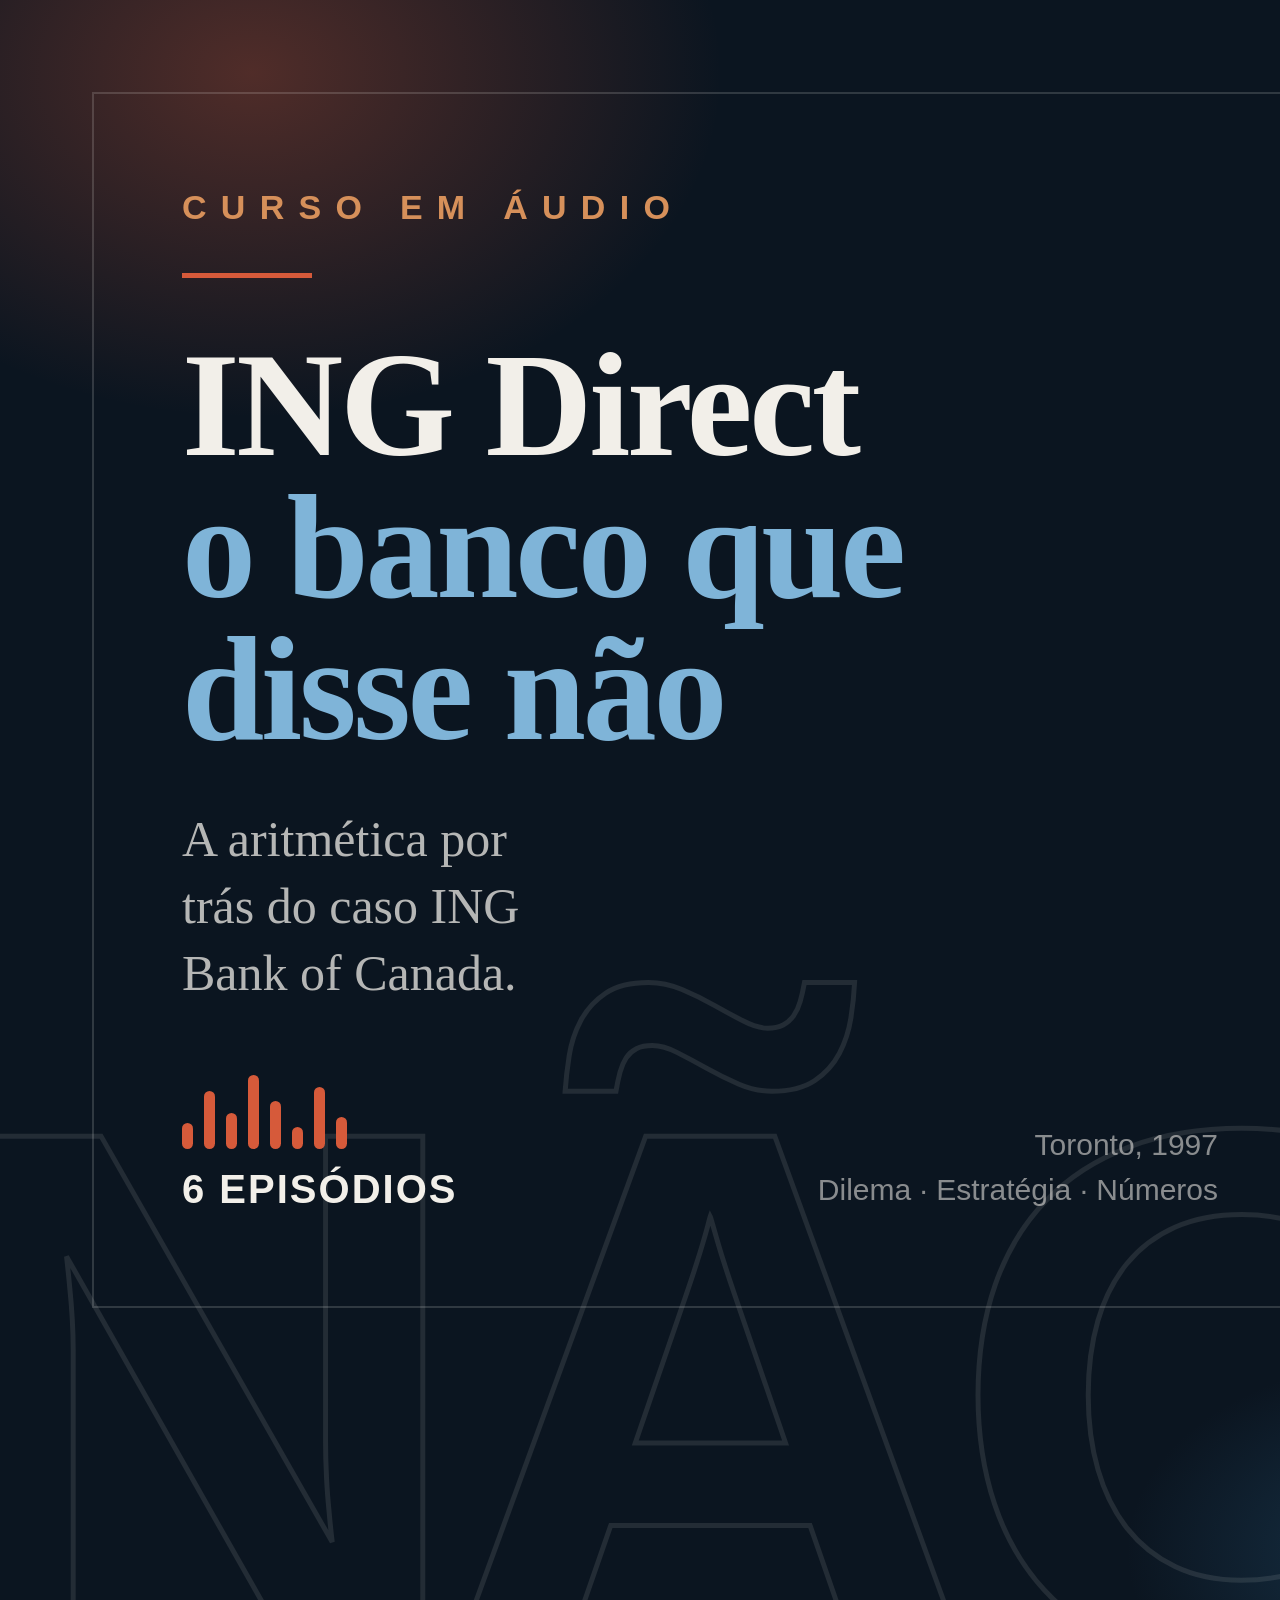
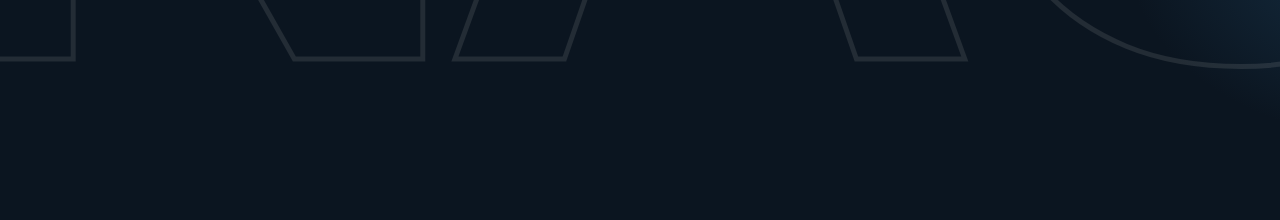
==== podcast/cover.html @ 41020f06 "Add local podcast pipeline for the ING Direct audio course Turns the written script into a six-episo" ====
<!doctype html>
<html lang="pt-BR">
<meta charset="utf-8">
<title>Capa</title>
<style>
  * { margin: 0; padding: 0; box-sizing: border-box; }
  html, body { width: 1400px; height: 1400px; }
  body {
    background: #0b1520;
    color: #f2efe9;
    font-family: "Bitstream Charter", "Liberation Serif", Georgia, serif;
    position: relative;
    overflow: hidden;
  }
  .glow {
    position: absolute; inset: -30%;
    background: radial-gradient(closest-side at 30% 22%, rgba(214,90,58,.34), transparent 70%),
                radial-gradient(closest-side at 82% 88%, rgba(38,86,120,.45), transparent 72%);
  }
  .no {
    position: absolute; right: -100px; bottom: -300px;
    font-family: "Liberation Sans", "DejaVu Sans", sans-serif;
    font-weight: 700; font-size: 760px; letter-spacing: -.05em;
    color: transparent; -webkit-text-stroke: 5px rgba(242,239,233,.10);
    line-height: .8;
  }
  .frame { position: absolute; inset: 92px; border: 2px solid rgba(242,239,233,.16); }
  .content { position: absolute; inset: 92px; padding: 96px 90px; display: flex; flex-direction: column; }
  .kicker {
    font-family: "Liberation Sans", sans-serif; font-size: 34px; font-weight: 700;
    letter-spacing: .42em; text-transform: uppercase; color: #d6905a;
  }
  .rule { width: 130px; height: 5px; background: #d65a3a; margin: 46px 0 56px; }
  h1 { font-size: 148px; line-height: .96; letter-spacing: -.022em; font-weight: 700; }
  h1 em { font-style: normal; color: #7fb4d8; }
  .sub {
    margin-top: 46px; font-size: 50px; line-height: 1.34; color: rgba(242,239,233,.74);
    max-width: 15ch;
  }
  .foot {
    margin-top: auto; display: flex; align-items: flex-end; justify-content: space-between;
    font-family: "Liberation Sans", sans-serif;
  }
  .foot .eps { font-size: 40px; font-weight: 700; letter-spacing: .05em; }
  .foot .meta { font-size: 30px; color: rgba(242,239,233,.55); text-align: right; line-height: 1.5; }
  .bars { display: flex; align-items: flex-end; gap: 11px; height: 74px; margin-bottom: 18px; }
  .bars i { width: 11px; background: #d65a3a; border-radius: 6px; display: block; }
</style>
<div class="glow"></div>
<div class="no">NÃO</div>
<div class="frame"></div>
<div class="content">
  <div class="kicker">Curso em áudio</div>
  <div class="rule"></div>
  <h1>ING&nbsp;Direct<br><em>o banco que<br>disse não</em></h1>
  <div class="sub">A aritmética por trás do caso ING Bank of Canada.</div>
  <div class="foot">
    <div>
      <div class="bars">
        <i style="height:26px"></i><i style="height:58px"></i><i style="height:36px"></i>
        <i style="height:74px"></i><i style="height:48px"></i><i style="height:22px"></i>
        <i style="height:62px"></i><i style="height:32px"></i>
      </div>
      <div class="eps">6 EPISÓDIOS</div>
    </div>
    <div class="meta">Toronto, 1997<br>Dilema · Estratégia · Números</div>
  </div>
</div>
</html>
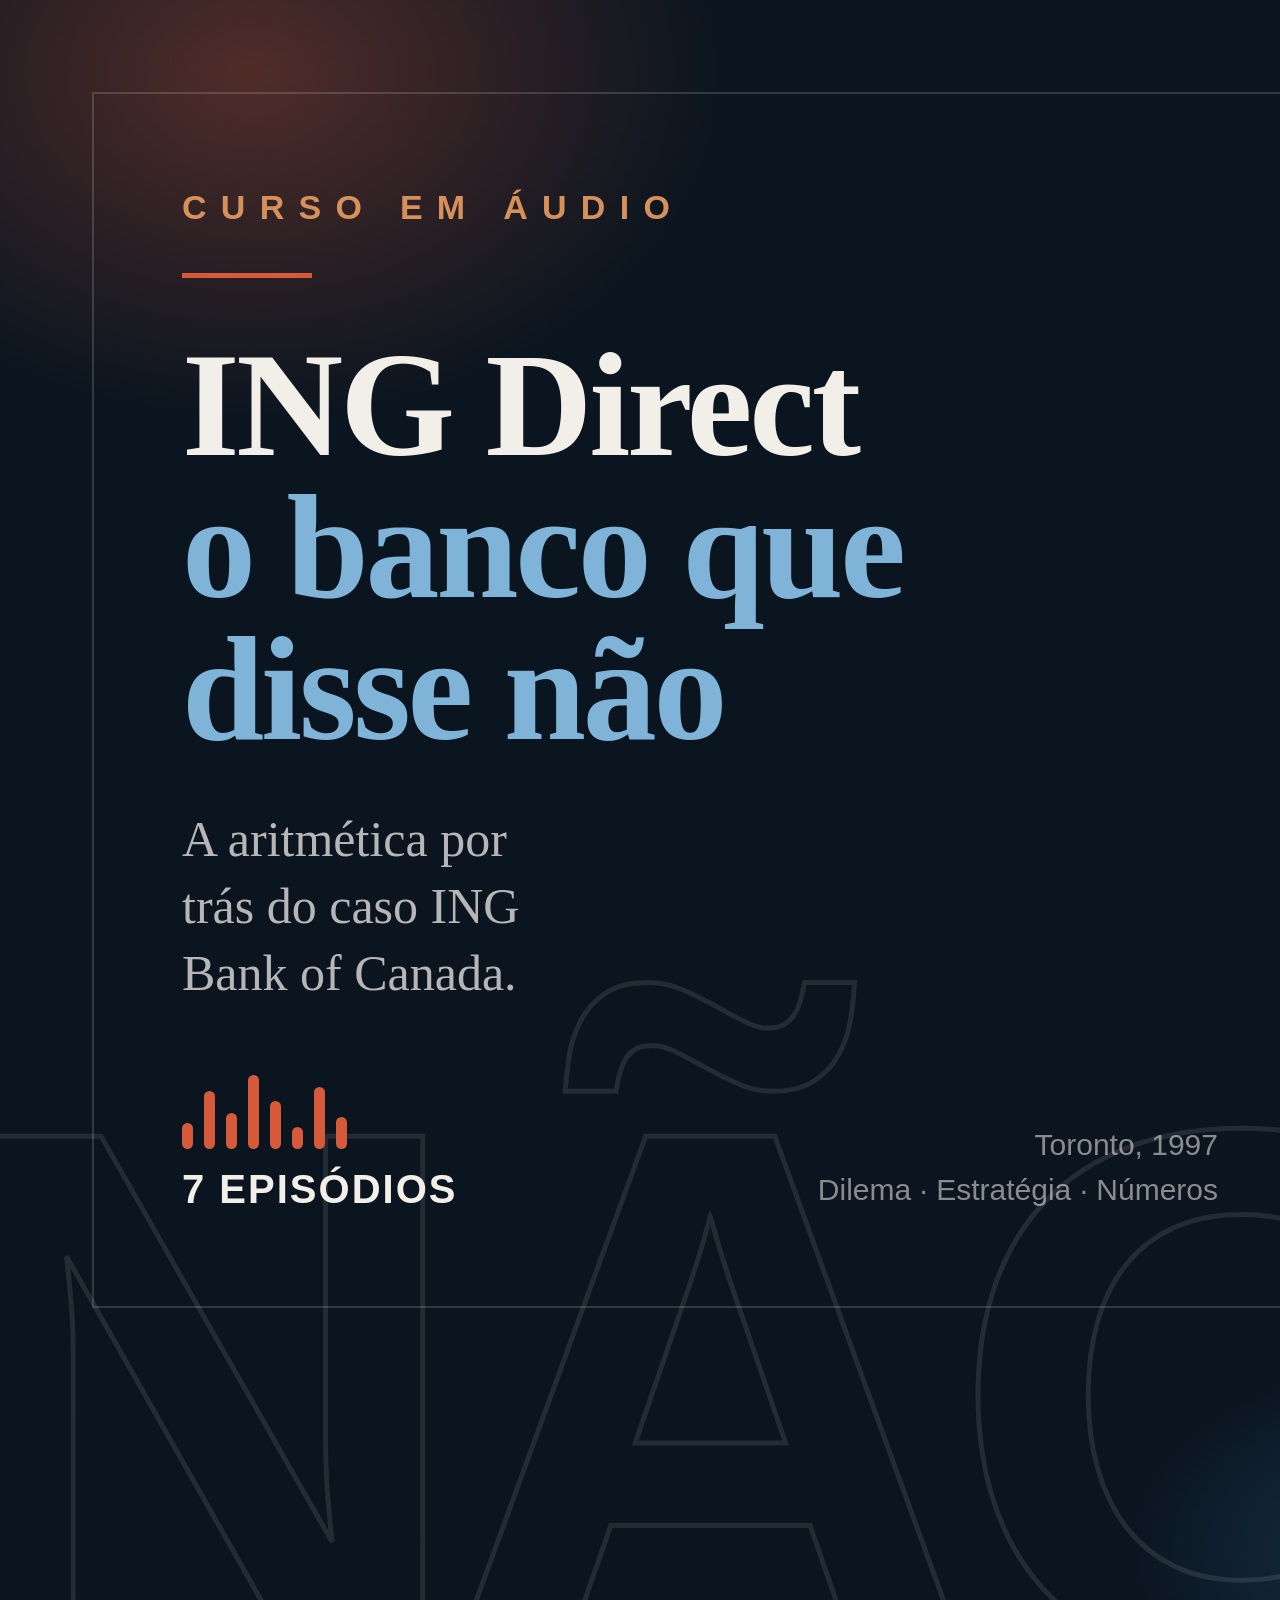
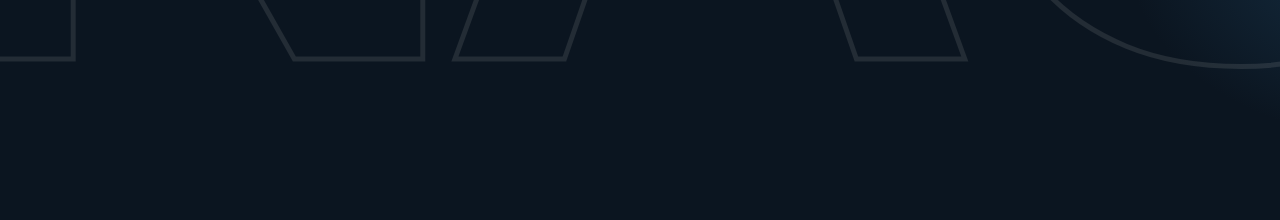
==== commit 315f5770: "Review the script against the case dossier and close the gaps Line-by-line check of roteiro.md again" ====
--- a/podcast/cover.html
+++ b/podcast/cover.html
@@ -61,7 +61,7 @@
         <i style="height:74px"></i><i style="height:48px"></i><i style="height:22px"></i>
         <i style="height:62px"></i><i style="height:32px"></i>
       </div>
-      <div class="eps">6 EPISÓDIOS</div>
+      <div class="eps">7 EPISÓDIOS</div>
     </div>
     <div class="meta">Toronto, 1997<br>Dilema · Estratégia · Números</div>
   </div>
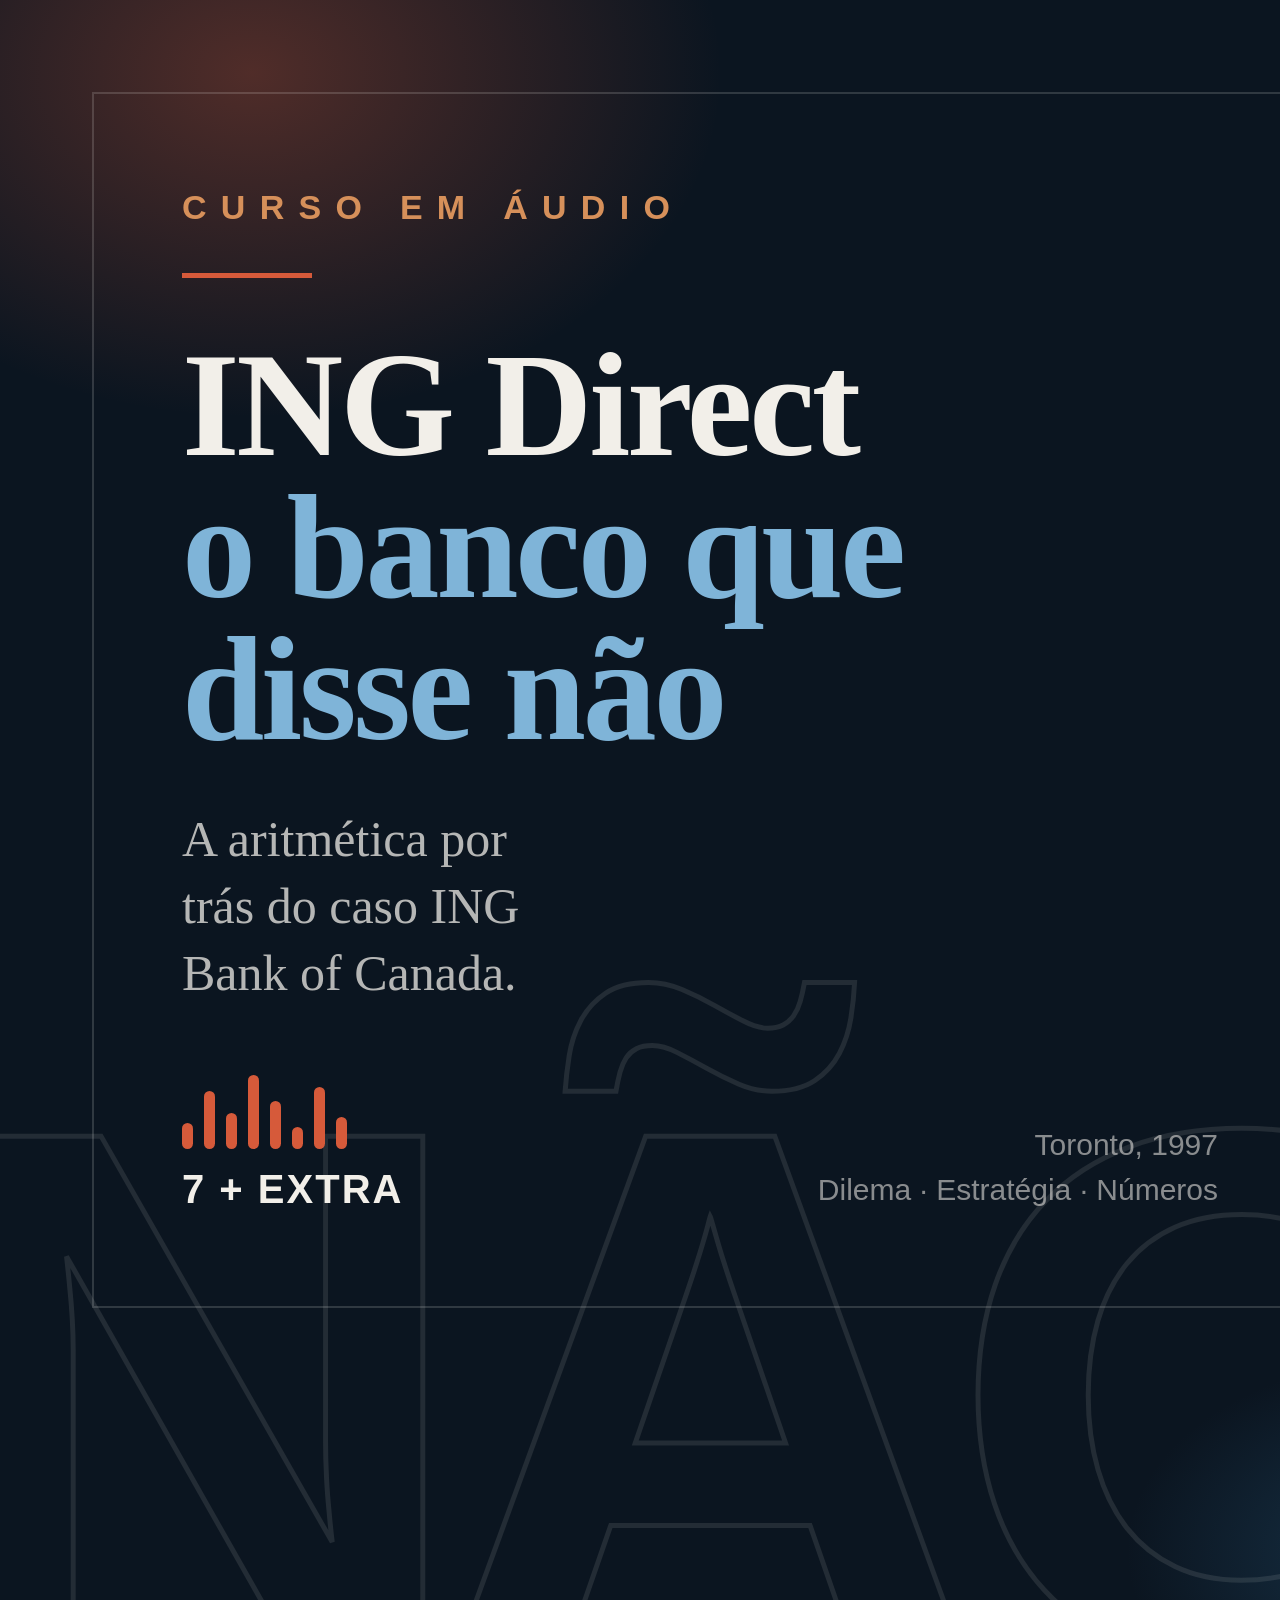
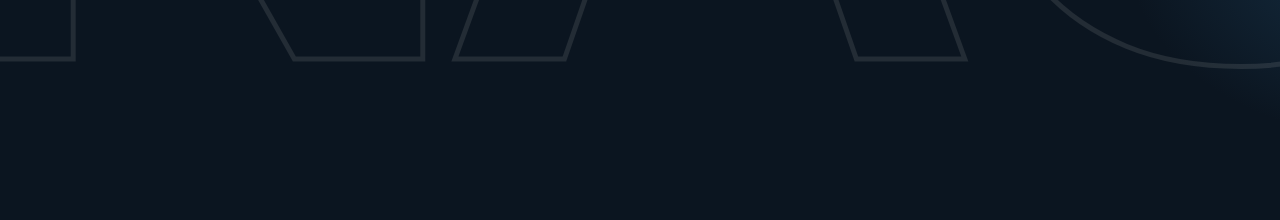
==== commit 59656bdd: "Add bonus episode applying the case to BTG Pactual's expansion Episode 8 leaves the Ivey case and pu" ====
--- a/podcast/cover.html
+++ b/podcast/cover.html
@@ -61,7 +61,7 @@
         <i style="height:74px"></i><i style="height:48px"></i><i style="height:22px"></i>
         <i style="height:62px"></i><i style="height:32px"></i>
       </div>
-      <div class="eps">7 EPISÓDIOS</div>
+      <div class="eps">7 + EXTRA</div>
     </div>
     <div class="meta">Toronto, 1997<br>Dilema · Estratégia · Números</div>
   </div>
